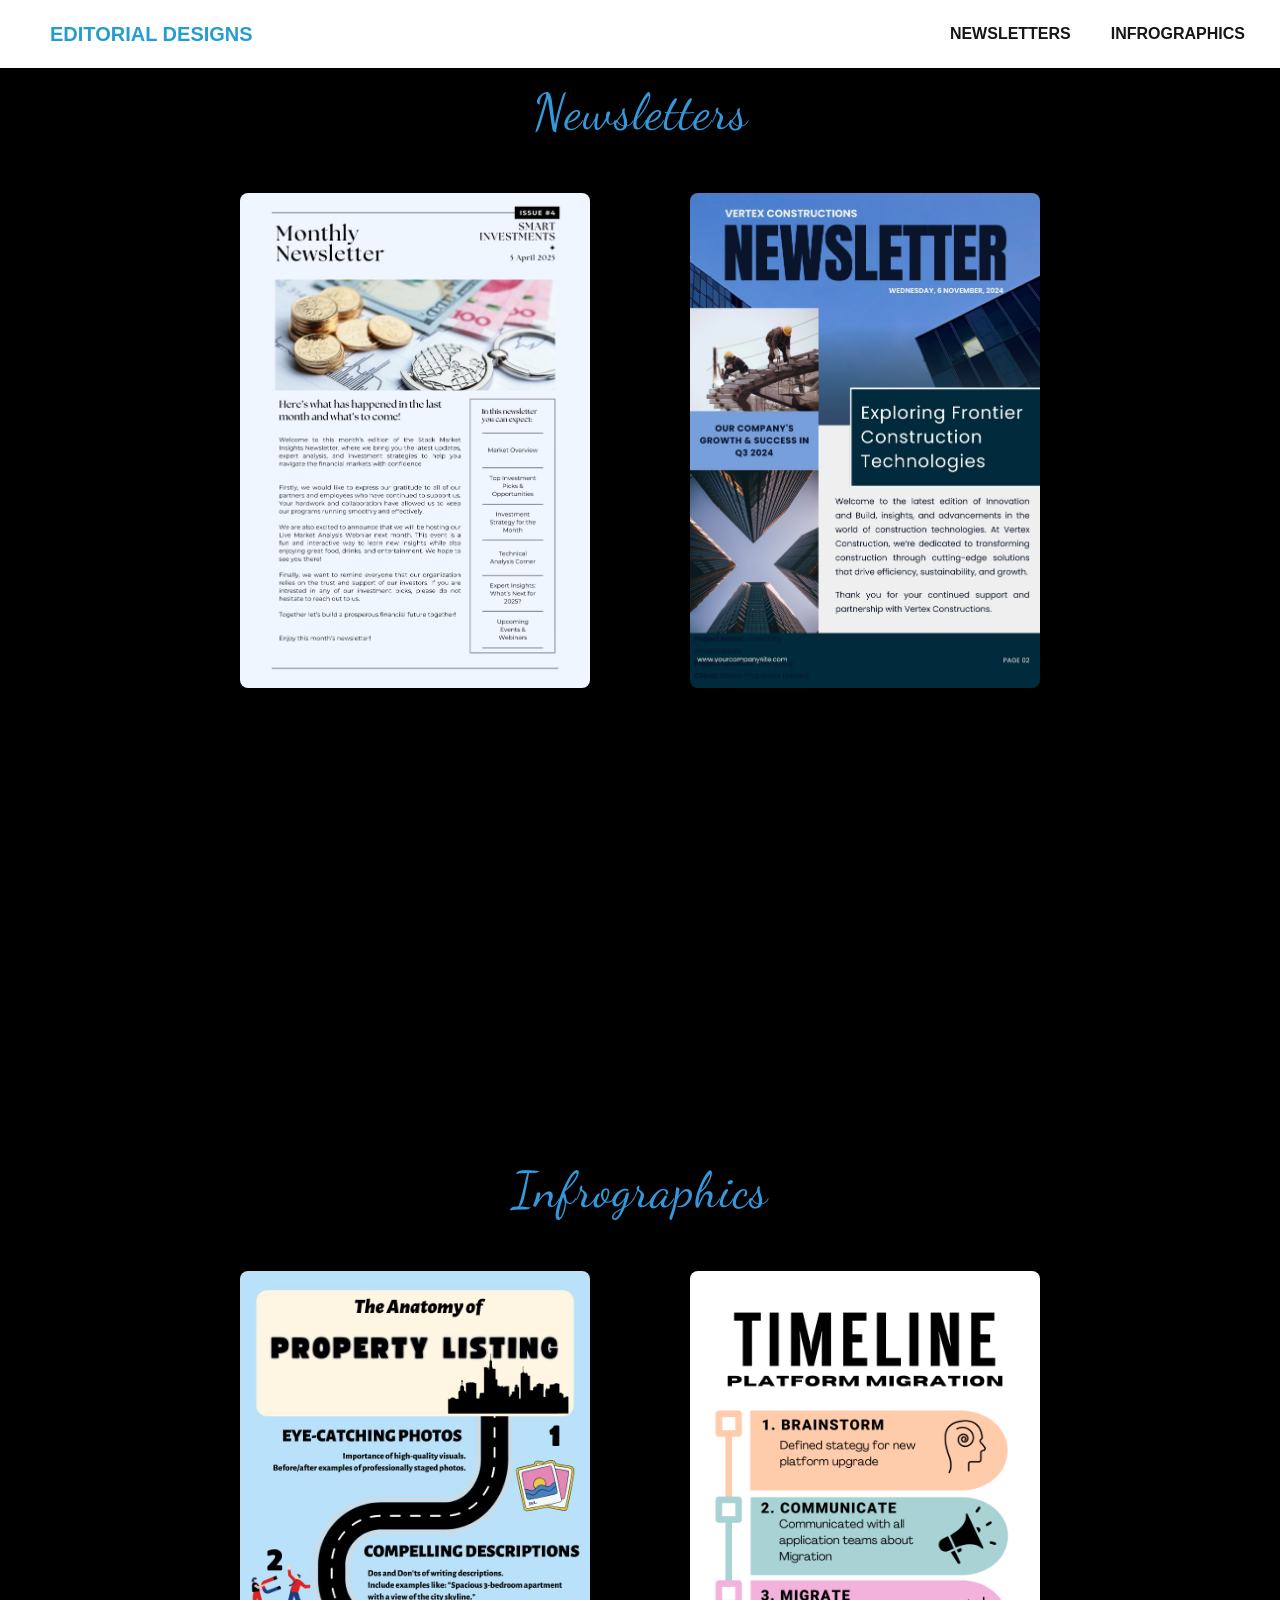
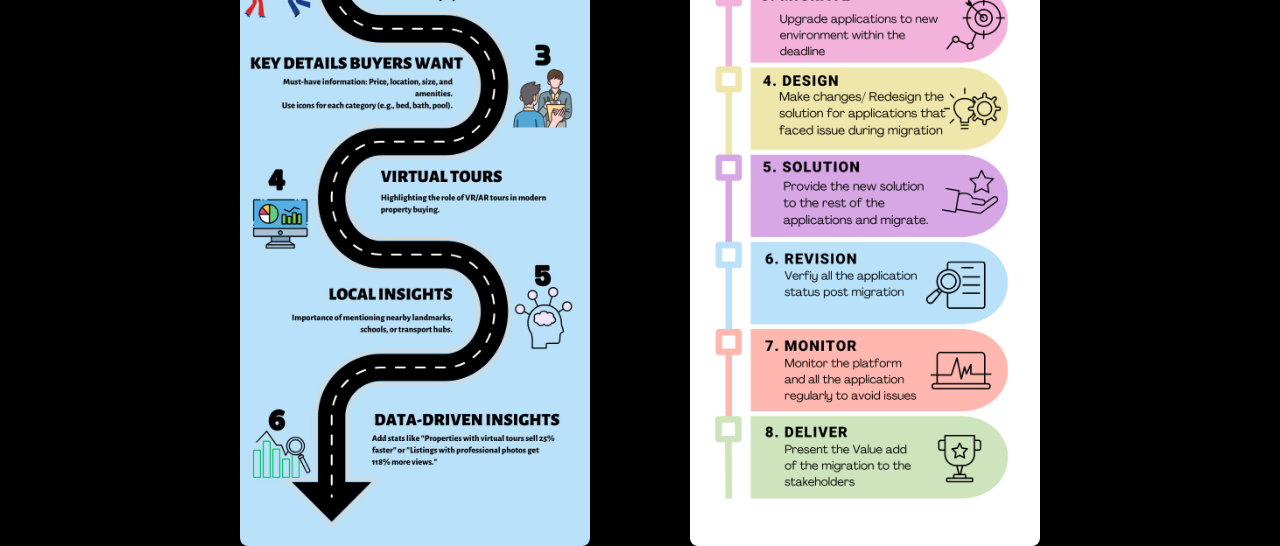
==== editorial-designs.html @ 44e7b27b "changed editorial design page" ====
<!DOCTYPE html>
<html lang="en">
  <head>
    <meta charset="UTF-8" />
    <meta http-equiv="X-UA-Compatible" content="IE=edge" />
    <meta name="viewport" content="width=device-width, initial-scale=1.0" />
    <title>Editorial Designs</title>
    <link
      rel="shortcut icon"
      type="image/icon"
      href="assets/images/about/website-logo.svg"
    />
    <style>
      body {
        font-family: Arial, sans-serif;
        margin: 0;
        padding: 0;
        background-color: black;
        color: white;
      }

      .container {
        max-width: 800px;
        max-height: 200px;
        margin: 0 auto;
        padding: 20px;
      }

      .container-newsletter {
        max-width: 1000px;
        max-height: 500px;
        margin: 0 auto;
        padding: 20px;
      }

      h1 {
        text-align: center;
        font-size: 2rem;
        margin-bottom: 10px;
      }

      p {
        text-align: left;
        margin-bottom: 20px;
        color: #666;
      }

      .portfolio-filters {
        margin-bottom: 20px;
      }

      .portfolio-filters a {
        margin-right: 15px;
        text-decoration: none;
        color: #007bff;
        font-weight: bold;
      }

      .portfolio-grid {
        display: grid;
        grid-template-columns: repeat(auto-fit, minmax(100px, 1fr));
        gap: 100px;
      }

      .portfolio-item {
        position: relative;
        overflow: hidden;
        border-radius: 8px;
        box-shadow: 0 4px 6px rgba(0, 0, 0, 0.1);
      }

      .portfolio-item img {
        width: 100%;
        height: auto;
        display: block;
        transition: transform 0.3s ease;
      }

      

      .portfolio-item:hover img {
        transform: scale(1.1);
      }

      .portfolio-overlay {
        position: absolute;
        top: 0;
        left: 0;
        right: 0;
        bottom: 0;
        background: rgba(0, 0, 0, 0.5);
        display: flex;
        align-items: center;
        justify-content: center;
        opacity: 0;
        transition: opacity 0.3s ease;
        color: white;
        font-size: 1.2rem;
        text-transform: uppercase;
      }

      .portfolio-item:hover .portfolio-overlay {
        opacity: 1;
      }


      .newsletter-filters {
        margin-bottom: 20px;
      }

      .newsletter-filters a {
        margin-right: 15px;
        text-decoration: none;
        color: #007bff;
        font-weight: bold;
      }

      .newsletter-grid {
        display: grid;
        grid-template-columns: repeat(auto-fit, minmax(100px, 1fr));
        gap: 100px;
      }

      
      .newsletter-item {
        position: relative;
        overflow: hidden;
        border-radius: 8px;
        box-shadow: 0 4px 6px rgba(0, 0, 0, 0.1);
      }

      .newsletter-item img {
        width: 100%;
        height: auto;
        display: block;
        transition: transform 0.3s ease;
      }
      

      .newsletter-item:hover img {
        transform: scale(0.6);
      }

      .newsletter-item:hover .newsletter-overlay {
        opacity: 1;
      }

      .newsletter-overlay {
        position: absolute;
        top: 0;
        left: 0;
        right: 0;
        bottom: 0;
        background: rgba(0, 0, 0, 0.5);
        display: flex;
        align-items: center;
        justify-content: center;
        opacity: 0;
        transition: opacity 0.3s ease;
        color: red;
        font-size: 1.2rem;
        text-transform: uppercase;
      }

      
      section {
        padding: 30px 20px;
        height: 100vh;       
    margin-bottom: 100px; /* Adjust the spacing between paragraphs */
      }

      /* Navigation */
      .navbar {
        display: flex;
        justify-content: space-between;
        align-items: center;
        background-color: #ffffff;
        padding: 15px 20px;
        position: fixed;
        width: 100%;
        top: 0;
        left: 0;
        z-index: 1000;
      }

      .navbar .title {
        margin-left: 30px;
        color: #269dd1;
        font-size: 20px;
        font-weight: bold;
      }

      .nav-buttons {
        display: flex;
        gap: 10px;
        margin-right: 40px;
      }

      .dropbtn {
        background-color: #ffffff;
        color: rgb(0, 0, 0);
        padding: 10px 15px;
        border: none;
        cursor: pointer;
        font-size: 16px;
        font-weight: bold;
      }

      .dropbtn a {
        text-decoration: none;
        color: #151617;
      }
      .section-title {
        font-family: "Dancing Script", cursive; /* Elegant, flowing handwritten font */
        font-weight: normal; /* Keep the natural look */
        font-size: 50px; /* Large size for impact */
        color: #3498db; /* Soft, elegant purple #8e44ad;*/
        text-align: center; /* Center the title */
        margin: 30px 0; /* Margin for spacing */
        letter-spacing: 1px; /* Light letter spacing for readability */
        line-height: 1.3; /* Slight line height to keep it clean */
        text-shadow: 1px 1px 3px rgba(0, 0, 0, 0.2); /* Subtle shadow for depth */
      }



    </style>
    <link
    href="https://fonts.googleapis.com/css2?family=Dancing+Script&display=swap"
    rel="stylesheet"
  />
  </head>
  <body>
    <div class="navbar">
      <div class="title">EDITORIAL DESIGNS</div>
      <div class="nav-buttons">
        <button class="dropbtn">
          <a href="#newsletters">NEWSLETTERS</a>
        </button>
        <button class="dropbtn">
          <a href="#infrographics">INFROGRAPHICS</a>
        </button>
      </div>
    </div>

    <section id="newsletters">
      <div class="container">
        <h1 class="section-title">Newsletters</h1>
        <br />

        <div class="newsletter-grid">  

        <div class="newsletter-item">
           
          <img
            src="assets/images/portfolio/projects/editorial-design/newsletters//stock-newsletter/1.jpg"
            alt="newsletter 1"
          />
          <div class="newsletter-overlay">
              <a><img src="assets/images/portfolio/projects/editorial-design/newsletters/stock-newsletter/stock-market-newsletter.jpg" alt="all pages"></a>
          </div>
          <div class="newsletter-overlay">
            <a
            href="stockmarket-newletter.html"
            target="_blank"
          >
            <span style="color: white;">View all pages</span>
          </a>
          </div>  
      </div>

          <div class="newsletter-item">
           
            <img
              src="assets/images/portfolio/projects/editorial-design/newsletters/construction-newsletter/1.jpg"
              alt="newsletter 2"
            />
            <div class="newsletter-overlay">
                <a><img src="assets/images/portfolio/projects/editorial-design/newsletters/construction-newsletter/const-newsletter.jpg" alt="all pages"></a>
            </div>
            <div class="newsletter-overlay">
              <a href="construction-newsletter.html">
                <span style="color: white;">View all pages</span>
              </a>
            </div>  
        </div>
        </div>
      </div>
    </section>
<br>
    <section id="infrographics">
      <div class="container">
        <h1 class="section-title">Infrographics</h1>
        <br />

        <div class="portfolio-grid">
          <div class="portfolio-item">
              <img
                src="assets/images/portfolio/projects/editorial-design/infrographics/property-listing-roadmap.jpg"
                alt="infrographic 1"
              />
            </a>
          </div>
          <div class="portfolio-item">
              <img
                src="assets/images/portfolio/projects/editorial-design/infrographics/infrographics.png"
                alt="infrographic 2"
              />
            </a>
          </div>
        </div>
      </div>
    </section>

    
</html>
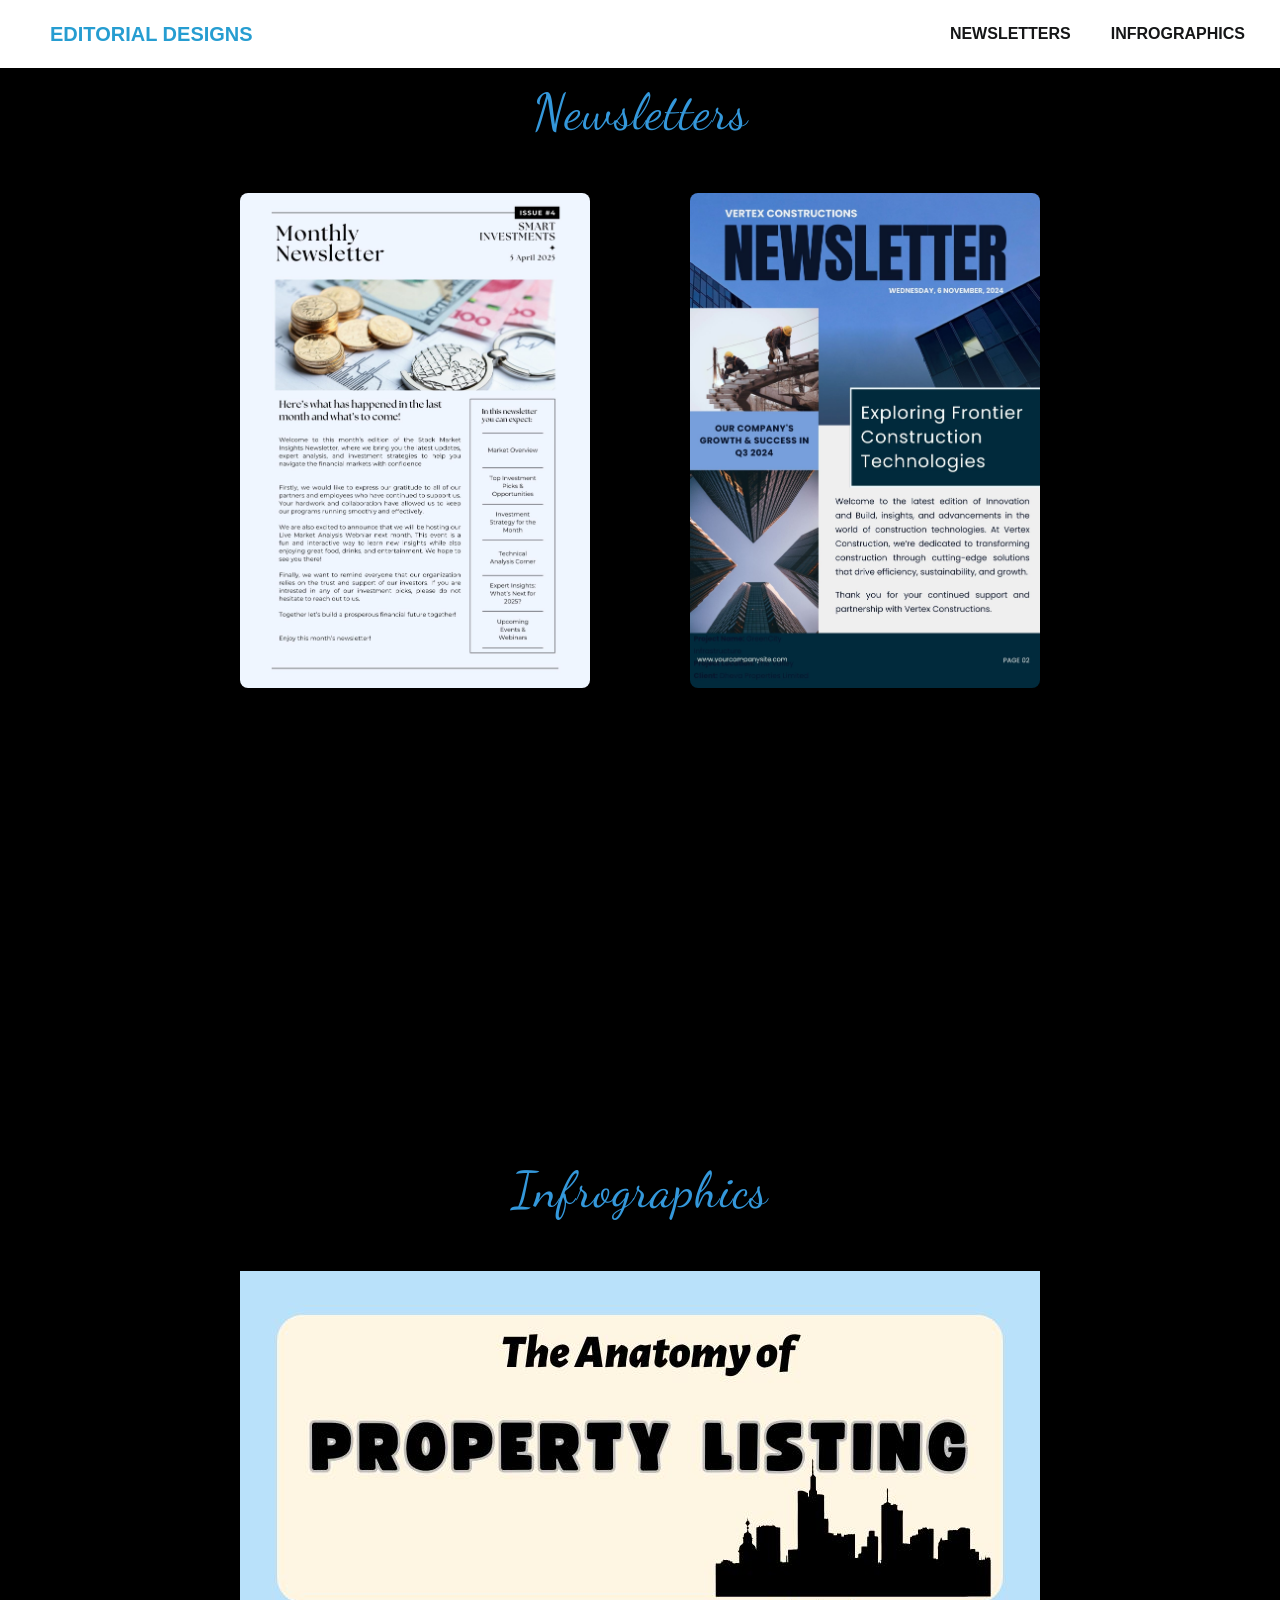
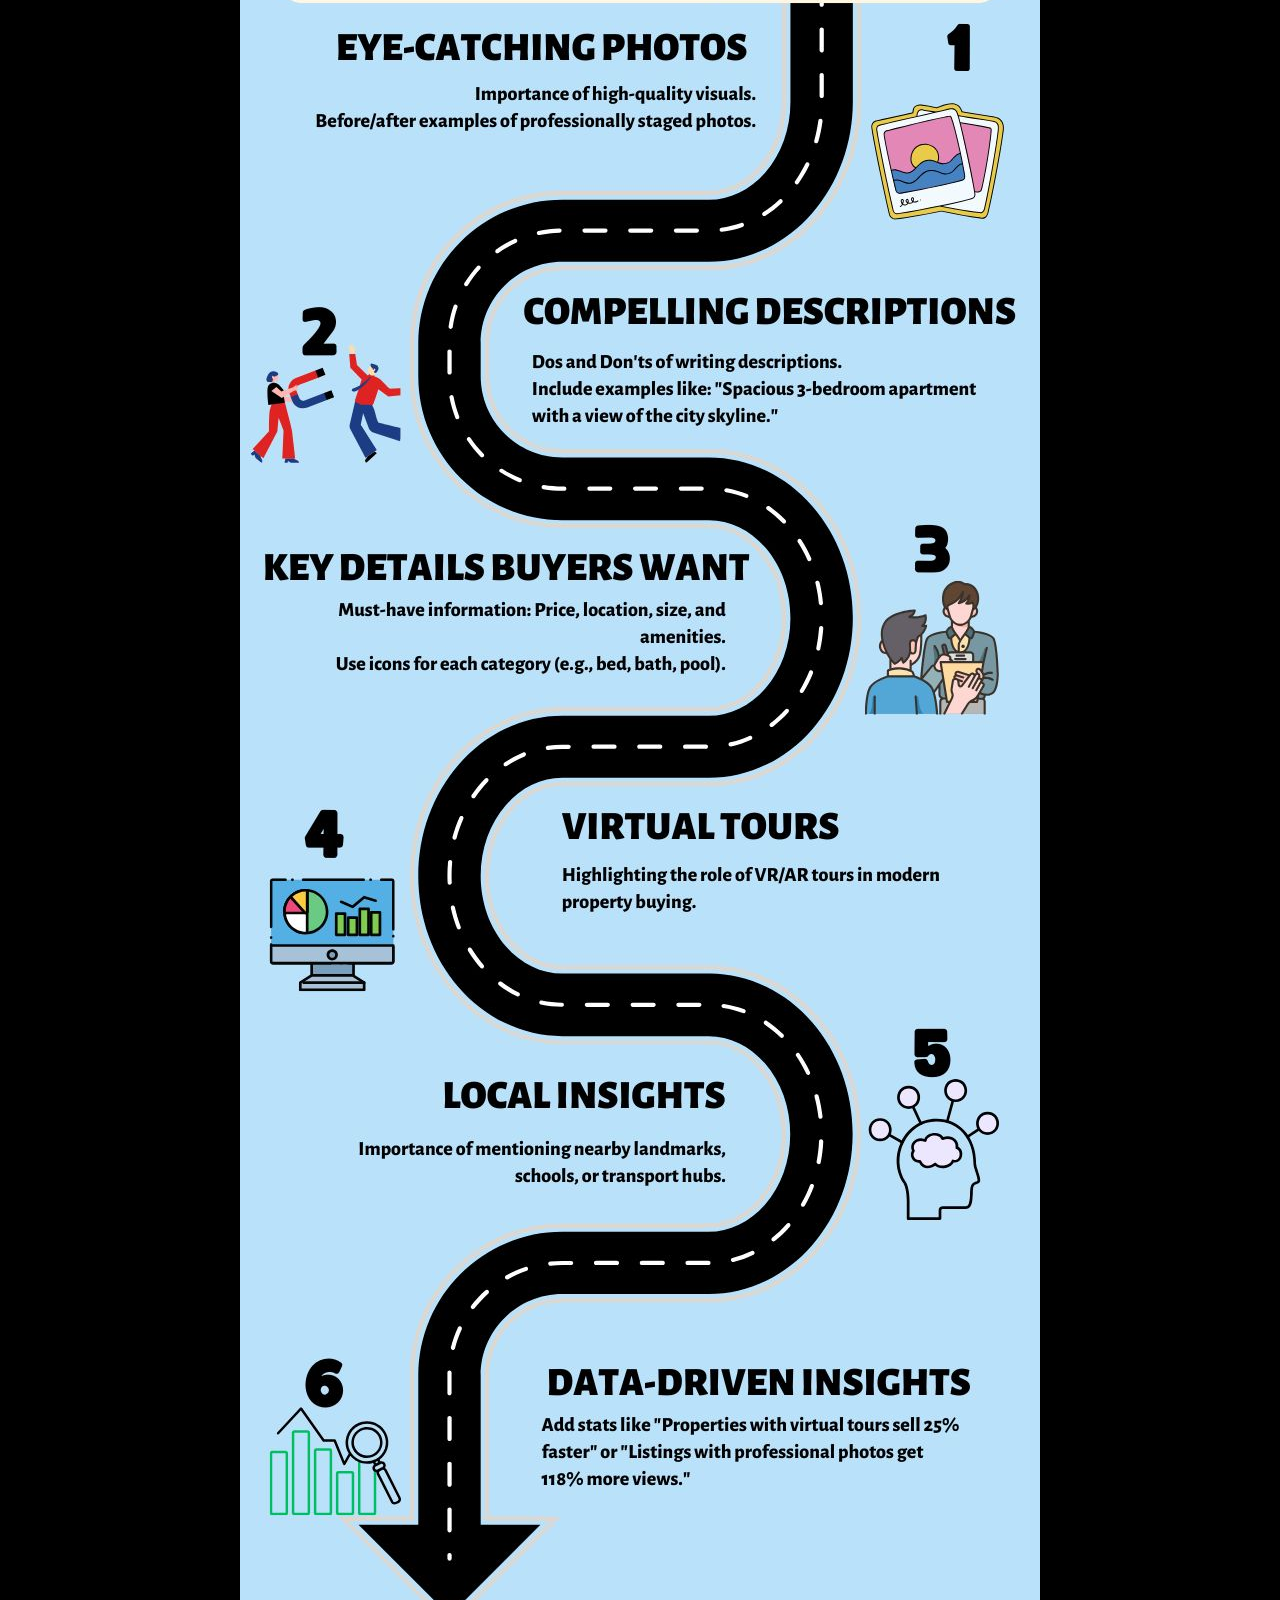
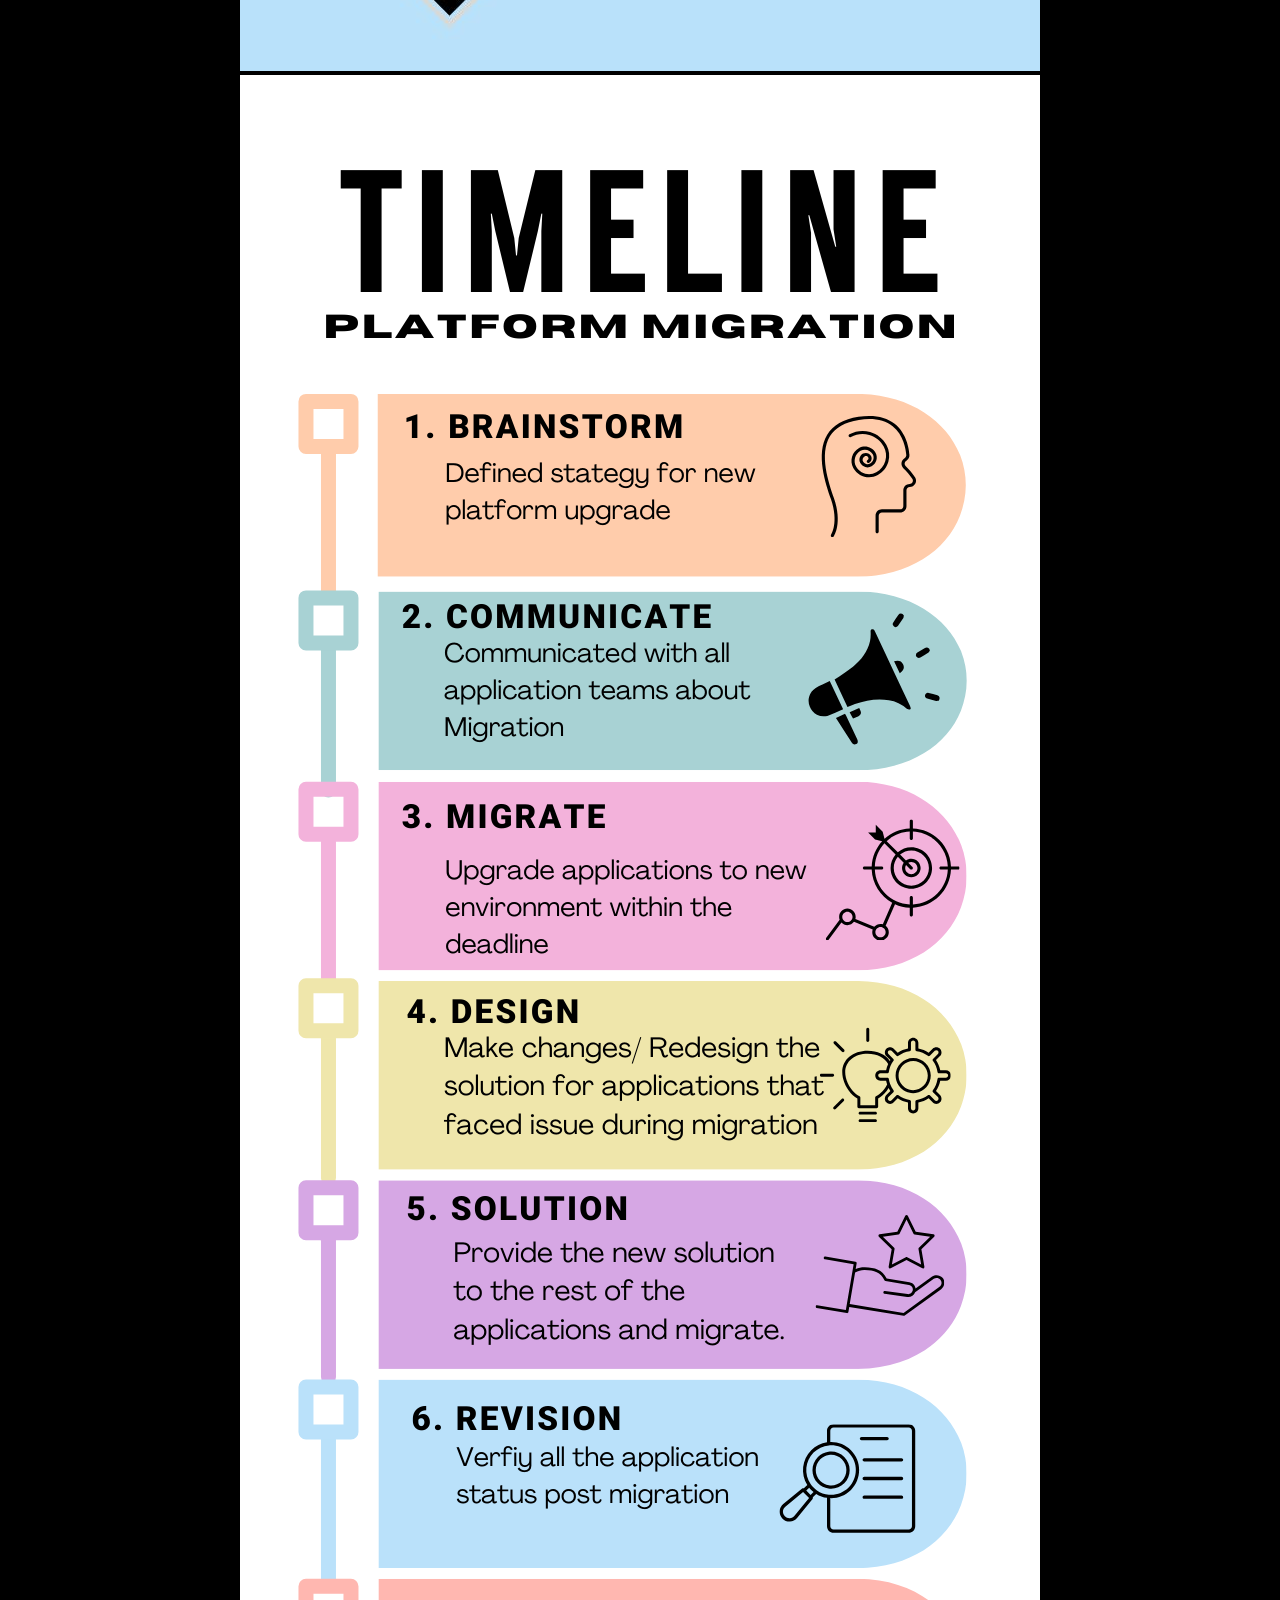
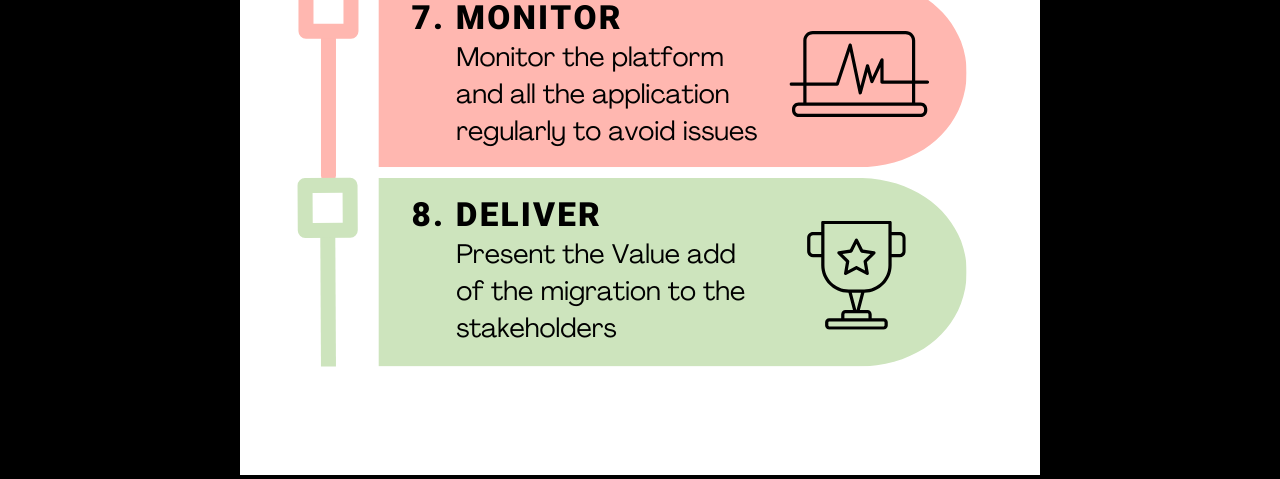
==== commit c861c886: "changed the view newsletter button css" ====
--- a/editorial-designs.html
+++ b/editorial-designs.html
@@ -45,64 +45,6 @@
         color: #666;
       }
 
-      .portfolio-filters {
-        margin-bottom: 20px;
-      }
-
-      .portfolio-filters a {
-        margin-right: 15px;
-        text-decoration: none;
-        color: #007bff;
-        font-weight: bold;
-      }
-
-      .portfolio-grid {
-        display: grid;
-        grid-template-columns: repeat(auto-fit, minmax(100px, 1fr));
-        gap: 100px;
-      }
-
-      .portfolio-item {
-        position: relative;
-        overflow: hidden;
-        border-radius: 8px;
-        box-shadow: 0 4px 6px rgba(0, 0, 0, 0.1);
-      }
-
-      .portfolio-item img {
-        width: 100%;
-        height: auto;
-        display: block;
-        transition: transform 0.3s ease;
-      }
-
-      
-
-      .portfolio-item:hover img {
-        transform: scale(1.1);
-      }
-
-      .portfolio-overlay {
-        position: absolute;
-        top: 0;
-        left: 0;
-        right: 0;
-        bottom: 0;
-        background: rgba(0, 0, 0, 0.5);
-        display: flex;
-        align-items: center;
-        justify-content: center;
-        opacity: 0;
-        transition: opacity 0.3s ease;
-        color: white;
-        font-size: 1.2rem;
-        text-transform: uppercase;
-      }
-
-      .portfolio-item:hover .portfolio-overlay {
-        opacity: 1;
-      }
-
 
       .newsletter-filters {
         margin-bottom: 20px;
@@ -161,6 +103,19 @@
         font-size: 1.2rem;
         text-transform: uppercase;
       }
+      .newsletter-overlay a {
+  text-decoration: none; /* Remove underline */
+}
+
+.newsletter-overlay a span {
+  color: rgb(255, 255, 255); /* Make the text black */
+}
+
+.newsletter-overlay a:hover span,
+.newsletter-overlay a:active span {
+  color: rgb(255, 255, 255); /* Keep the text black even when hovered or clicked */
+}
+
 
       
       section {
@@ -262,9 +217,8 @@
           <div class="newsletter-overlay">
             <a
             href="stockmarket-newletter.html"
-            target="_blank"
           >
-            <span style="color: white;">View all pages</span>
+            <span>View all pages</span>
           </a>
           </div>  
       </div>
@@ -280,7 +234,7 @@
             </div>
             <div class="newsletter-overlay">
               <a href="construction-newsletter.html">
-                <span style="color: white;">View all pages</span>
+                <span>View all pages</span>
               </a>
             </div>  
         </div>
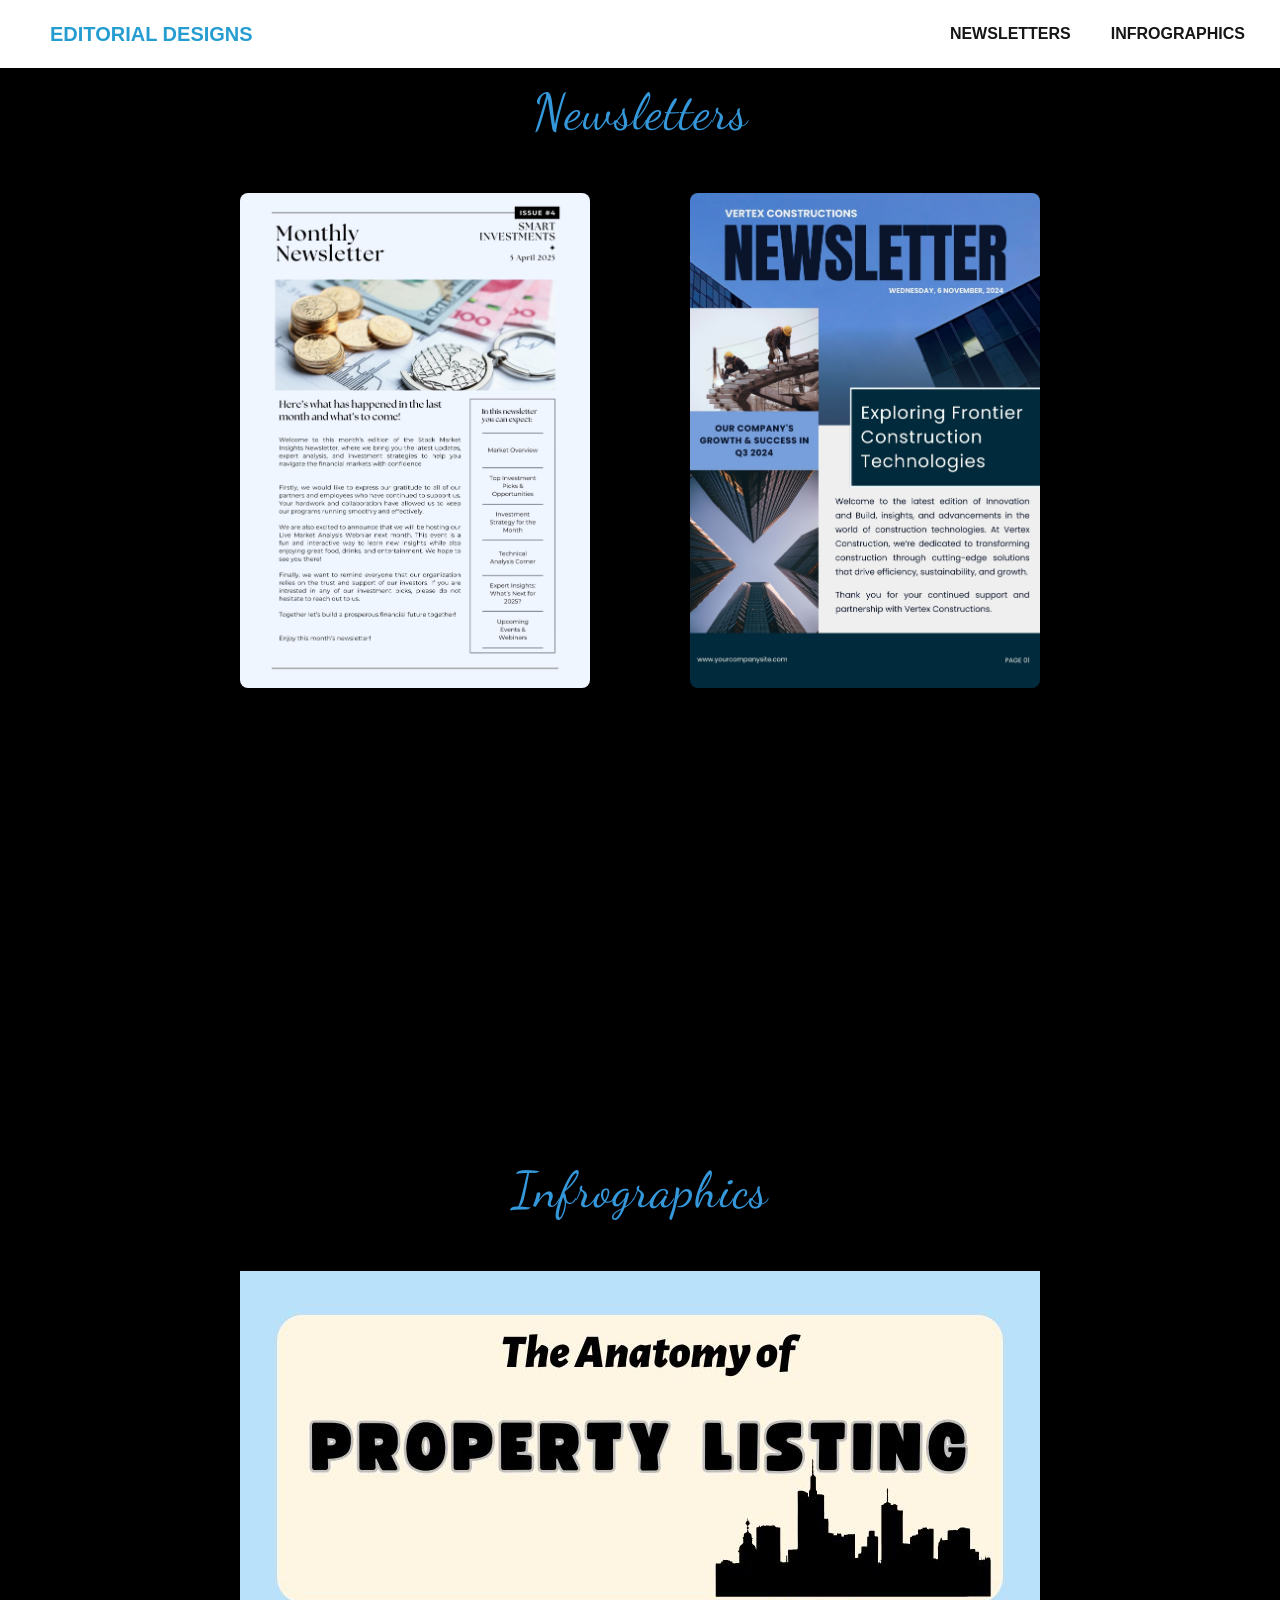
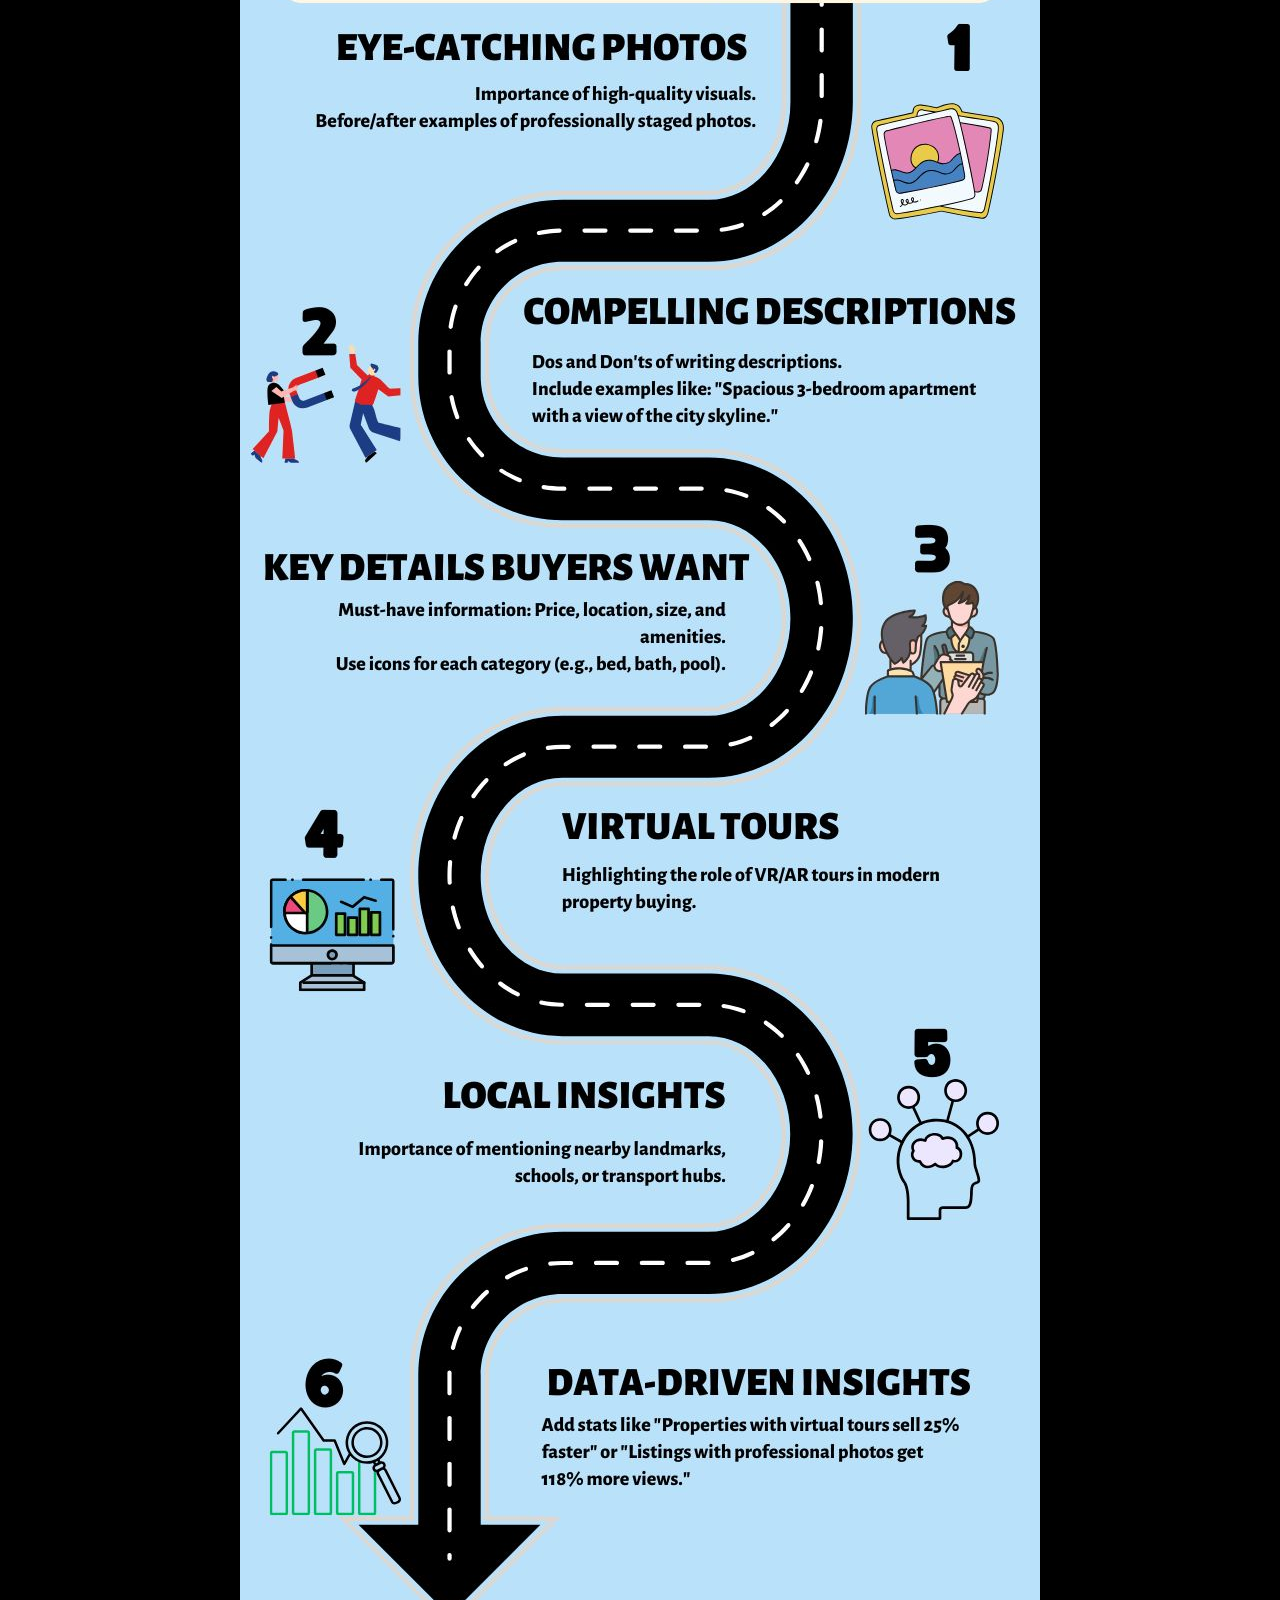
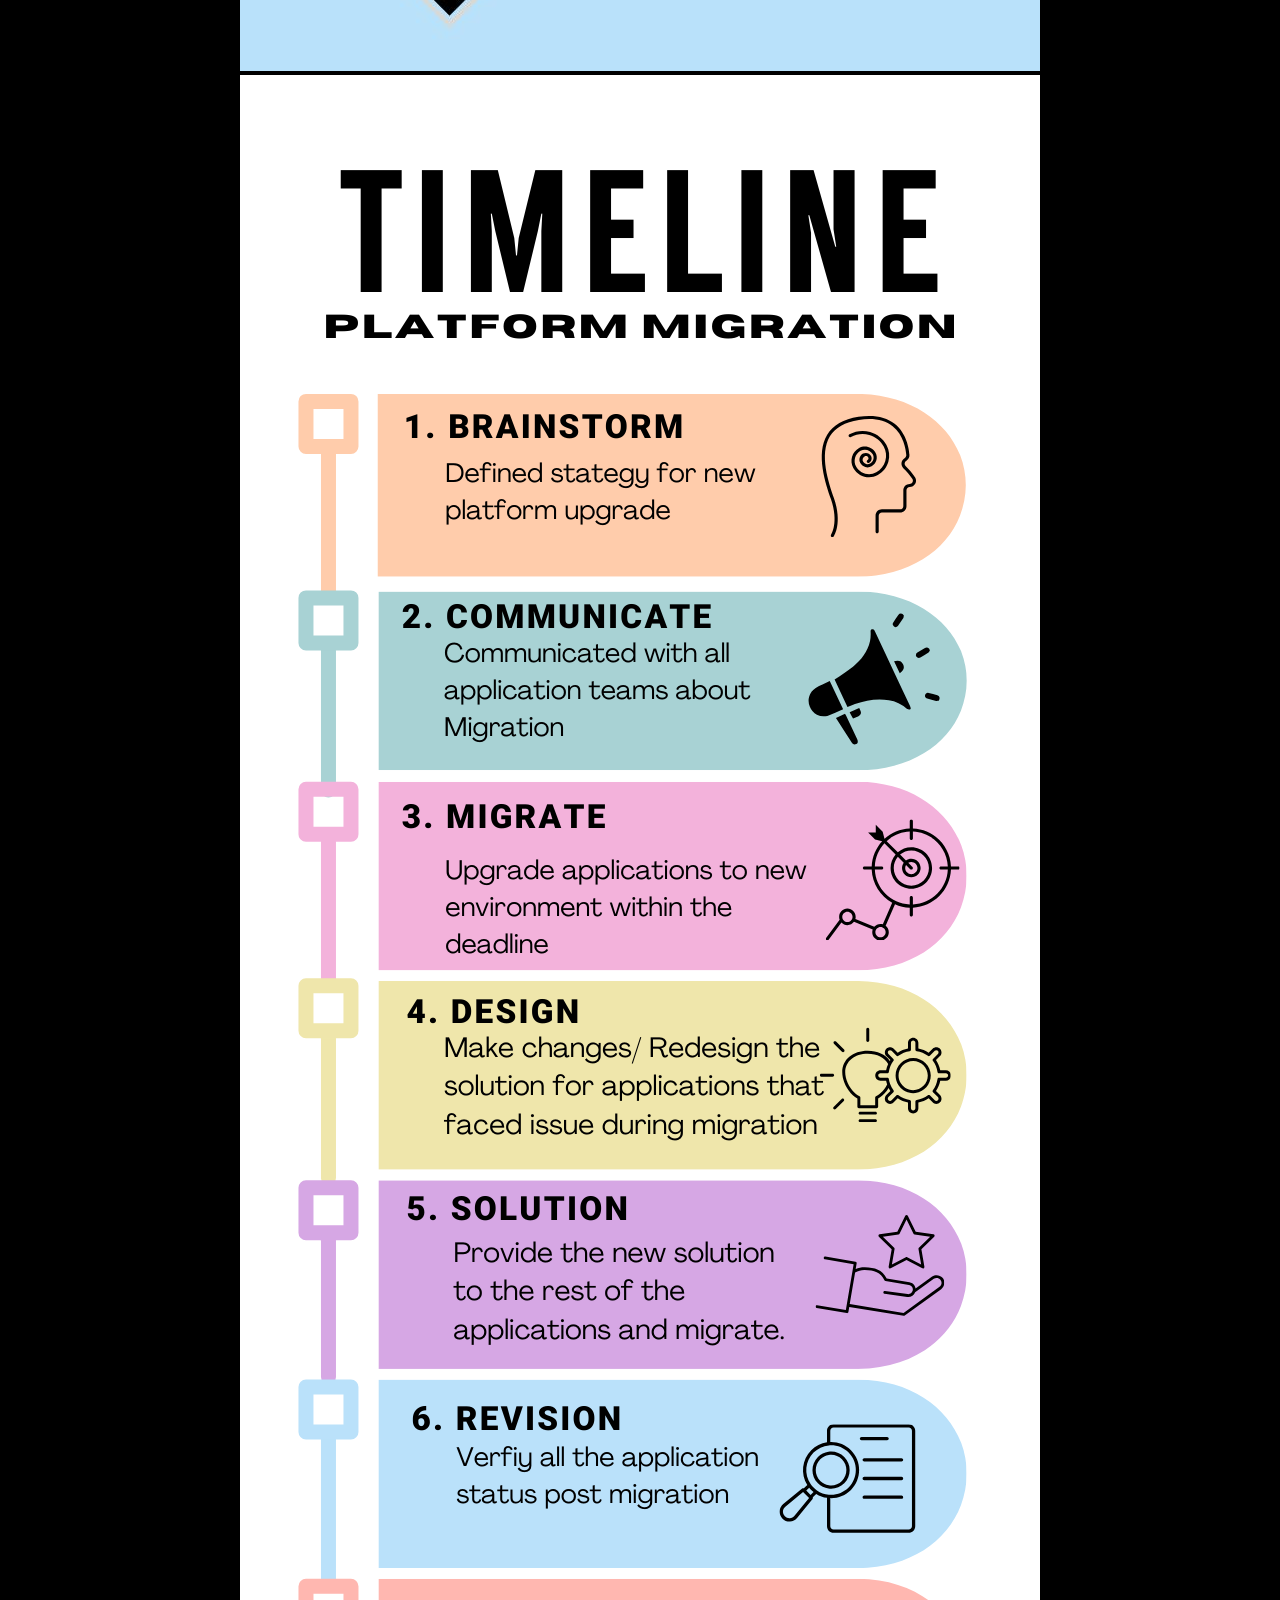
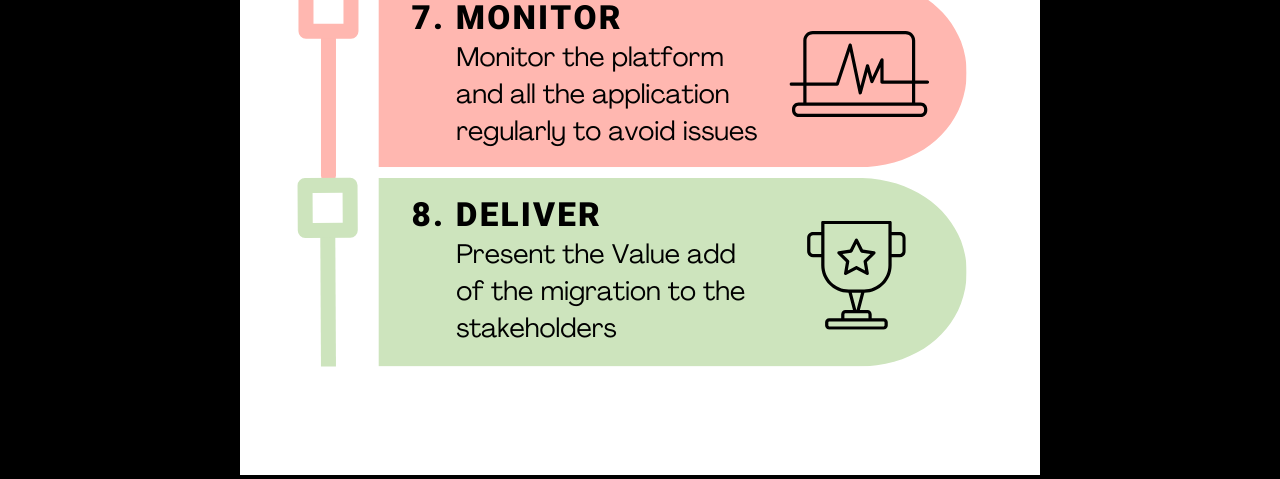
==== commit 00182e9d: "just to redeploy" ====
--- a/editorial-designs.html
+++ b/editorial-designs.html
@@ -18,7 +18,6 @@
         background-color: black;
         color: white;
       }
-
       .container {
         max-width: 800px;
         max-height: 200px;
@@ -114,10 +113,7 @@
 .newsletter-overlay a:hover span,
 .newsletter-overlay a:active span {
   color: rgb(255, 255, 255); /* Keep the text black even when hovered or clicked */
-}
-
-
-      
+}   
       section {
         padding: 30px 20px;
         height: 100vh;       
@@ -176,9 +172,6 @@
         line-height: 1.3; /* Slight line height to keep it clean */
         text-shadow: 1px 1px 3px rgba(0, 0, 0, 0.2); /* Subtle shadow for depth */
       }
-
-
-
     </style>
     <link
     href="https://fonts.googleapis.com/css2?family=Dancing+Script&display=swap"
@@ -264,7 +257,5 @@
           </div>
         </div>
       </div>
-    </section>
-
-    
+    </section> 
 </html>
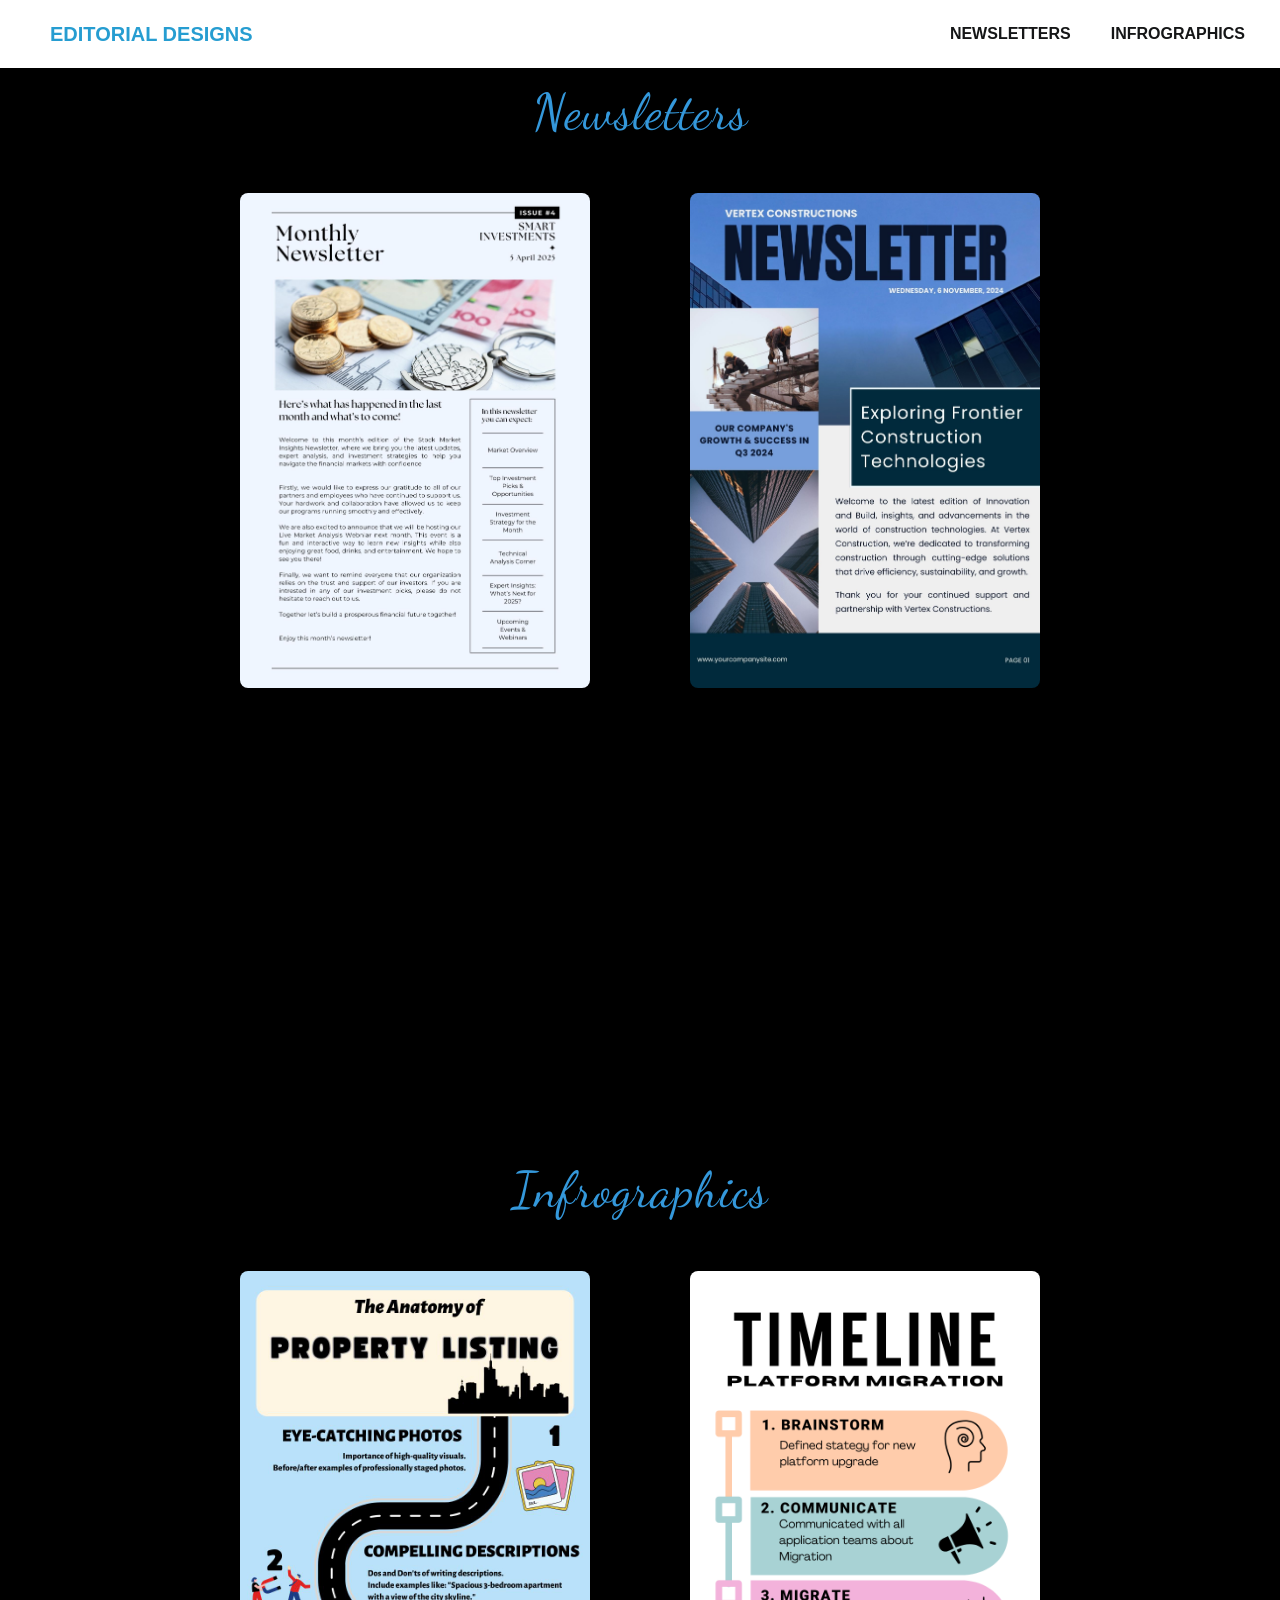
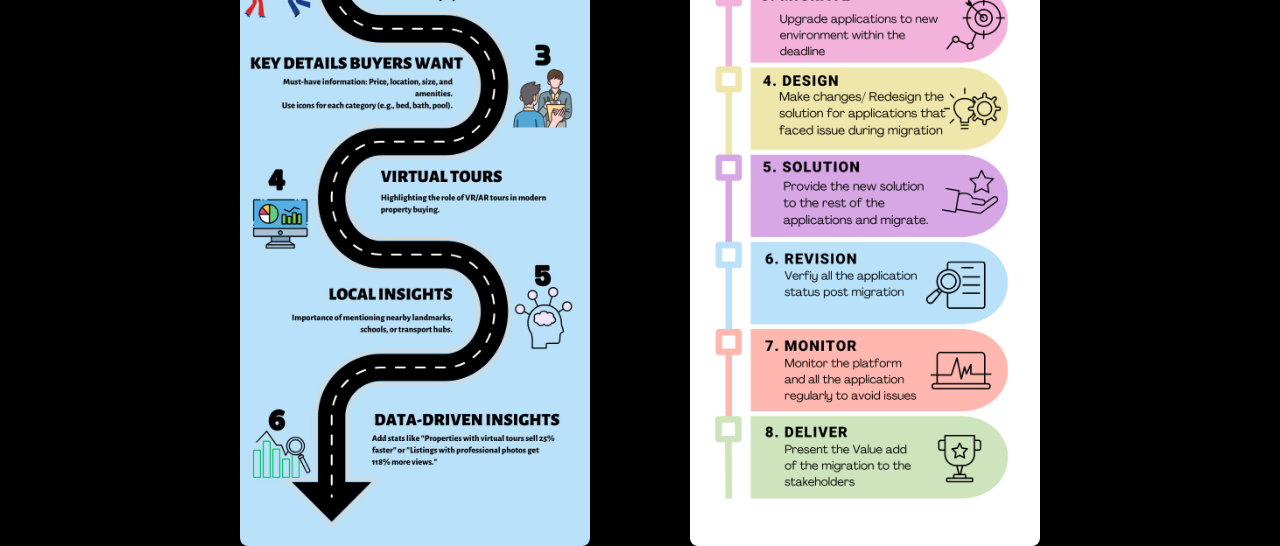
==== commit 6ea3f82d: "fixing infrographic layout" ====
--- a/editorial-designs.html
+++ b/editorial-designs.html
@@ -42,6 +42,65 @@
         text-align: left;
         margin-bottom: 20px;
         color: #666;
+      }
+
+
+      .portfolio-filters {
+        margin-bottom: 20px;
+      }
+
+      .portfolio-filters a {
+        margin-right: 15px;
+        text-decoration: none;
+        color: #007bff;
+        font-weight: bold;
+      }
+
+      .portfolio-grid {
+        display: grid;
+        grid-template-columns: repeat(auto-fit, minmax(100px, 1fr));
+        gap: 100px;
+      }
+
+      .portfolio-item {
+        position: relative;
+        overflow: hidden;
+        border-radius: 8px;
+        box-shadow: 0 4px 6px rgba(0, 0, 0, 0.1);
+      }
+
+      .portfolio-item img {
+        width: 100%;
+        height: auto;
+        display: block;
+        transition: transform 0.3s ease;
+      }
+
+      
+
+      .portfolio-item:hover img {
+        transform: scale(1.1);
+      }
+
+      .portfolio-overlay {
+        position: absolute;
+        top: 0;
+        left: 0;
+        right: 0;
+        bottom: 0;
+        background: rgba(0, 0, 0, 0.5);
+        display: flex;
+        align-items: center;
+        justify-content: center;
+        opacity: 0;
+        transition: opacity 0.3s ease;
+        color: white;
+        font-size: 1.2rem;
+        text-transform: uppercase;
+      }
+
+      .portfolio-item:hover .portfolio-overlay {
+        opacity: 1;
       }
 
 
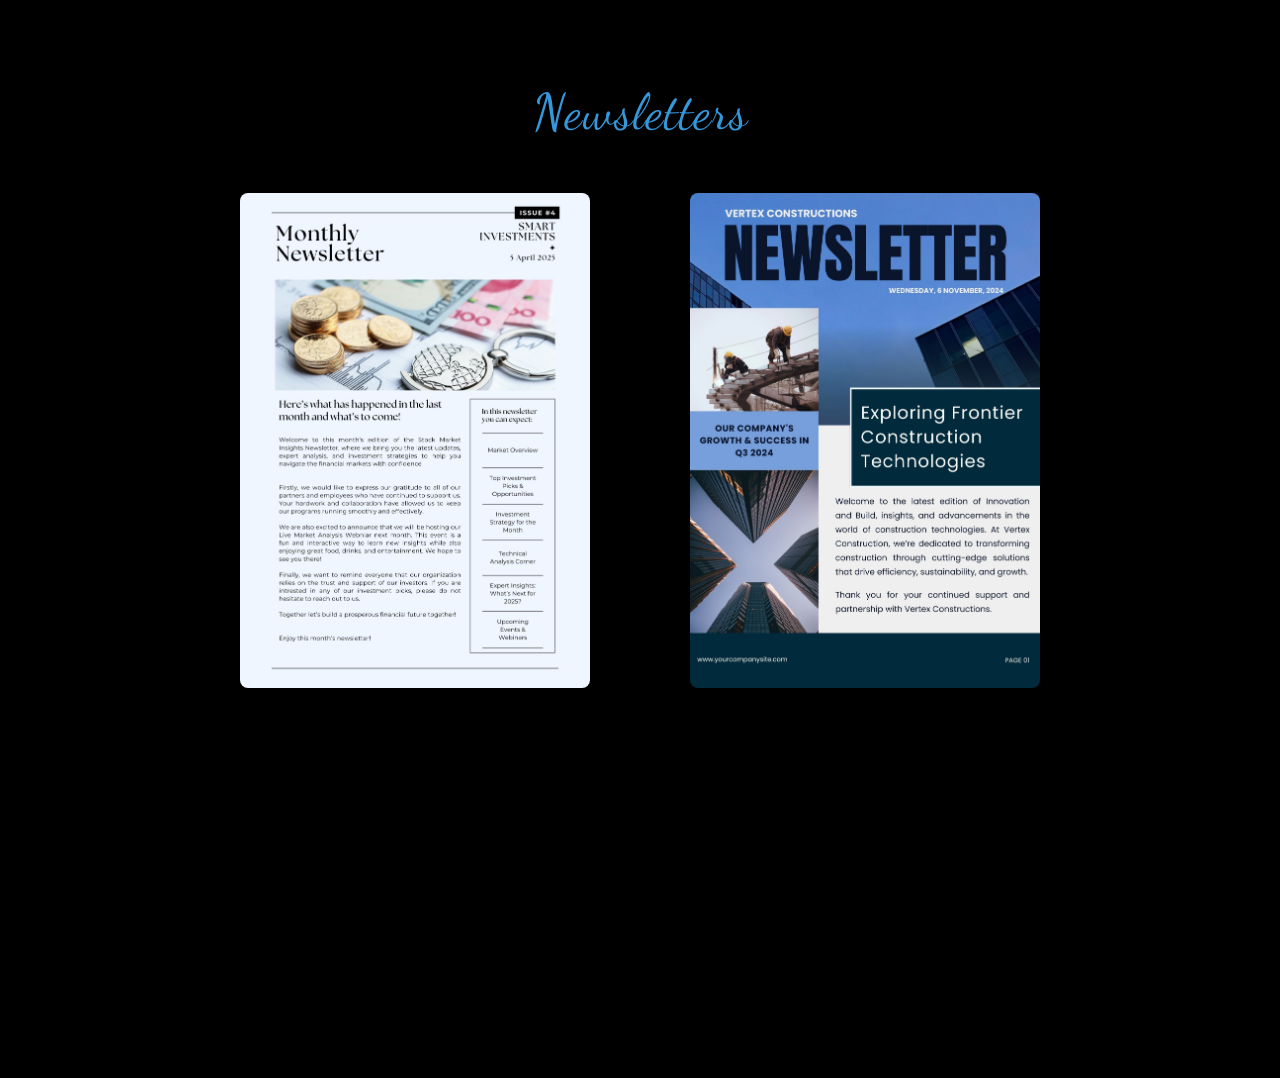
==== commit 009546b3: "changed thumbnails" ====
--- a/editorial-designs.html
+++ b/editorial-designs.html
@@ -238,17 +238,17 @@
   />
   </head>
   <body>
-    <div class="navbar">
-      <div class="title">EDITORIAL DESIGNS</div>
+    <!-- <div class="navbar">
+      <div class="title">Email Marketing</div>
       <div class="nav-buttons">
         <button class="dropbtn">
           <a href="#newsletters">NEWSLETTERS</a>
         </button>
         <button class="dropbtn">
-          <a href="#infrographics">INFROGRAPHICS</a>
+          <a href="#infrographics">EMAIL MARKETING</a>
         </button>
       </div>
-    </div>
+    </div> -->
 
     <section id="newsletters">
       <div class="container">
@@ -294,9 +294,9 @@
       </div>
     </section>
 <br>
-    <section id="infrographics">
+    <!-- <section id="infrographics">
       <div class="container">
-        <h1 class="section-title">Infrographics</h1>
+        <h1 class="section-title">Email Marketing</h1>
         <br />
 
         <div class="portfolio-grid">
@@ -307,14 +307,8 @@
               />
             </a>
           </div>
-          <div class="portfolio-item">
-              <img
-                src="assets/images/portfolio/projects/editorial-design/infrographics/infrographics.png"
-                alt="infrographic 2"
-              />
-            </a>
-          </div>
+          
         </div>
       </div>
-    </section> 
+    </section>  -->
 </html>
